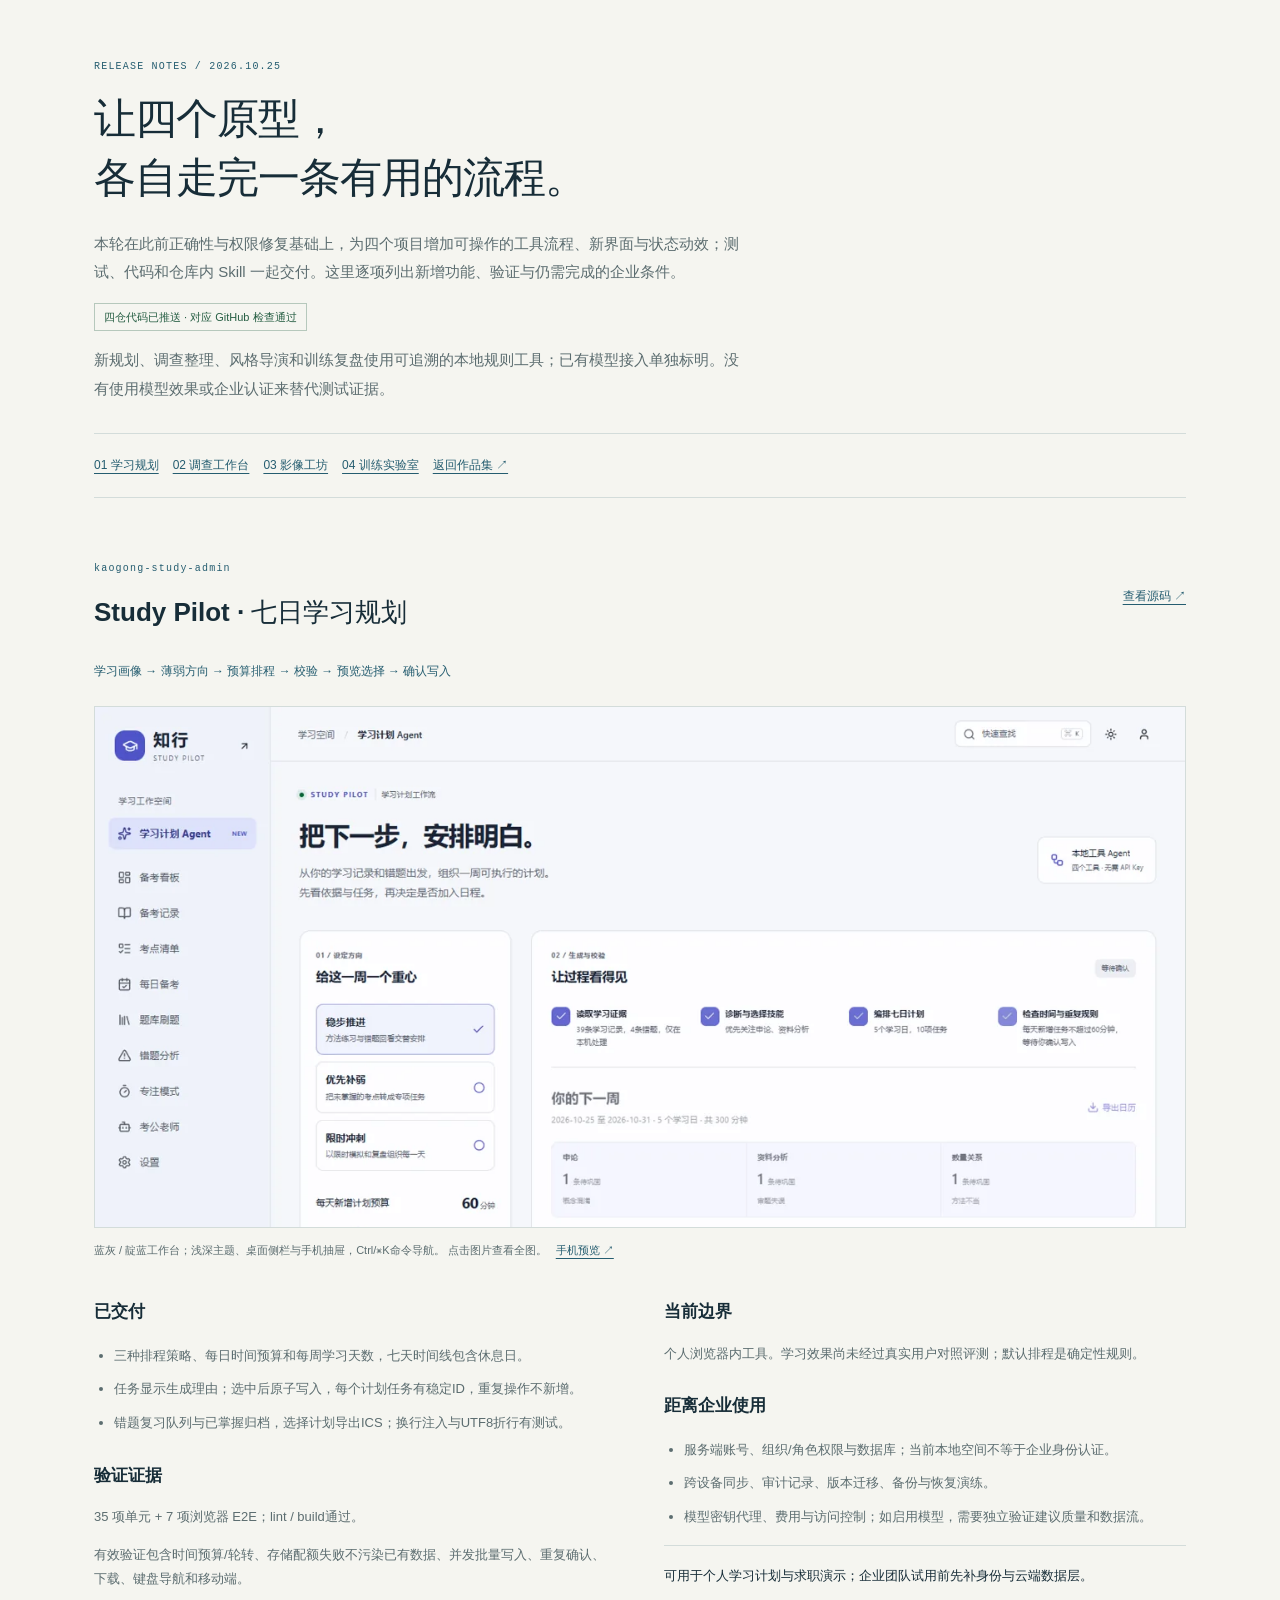
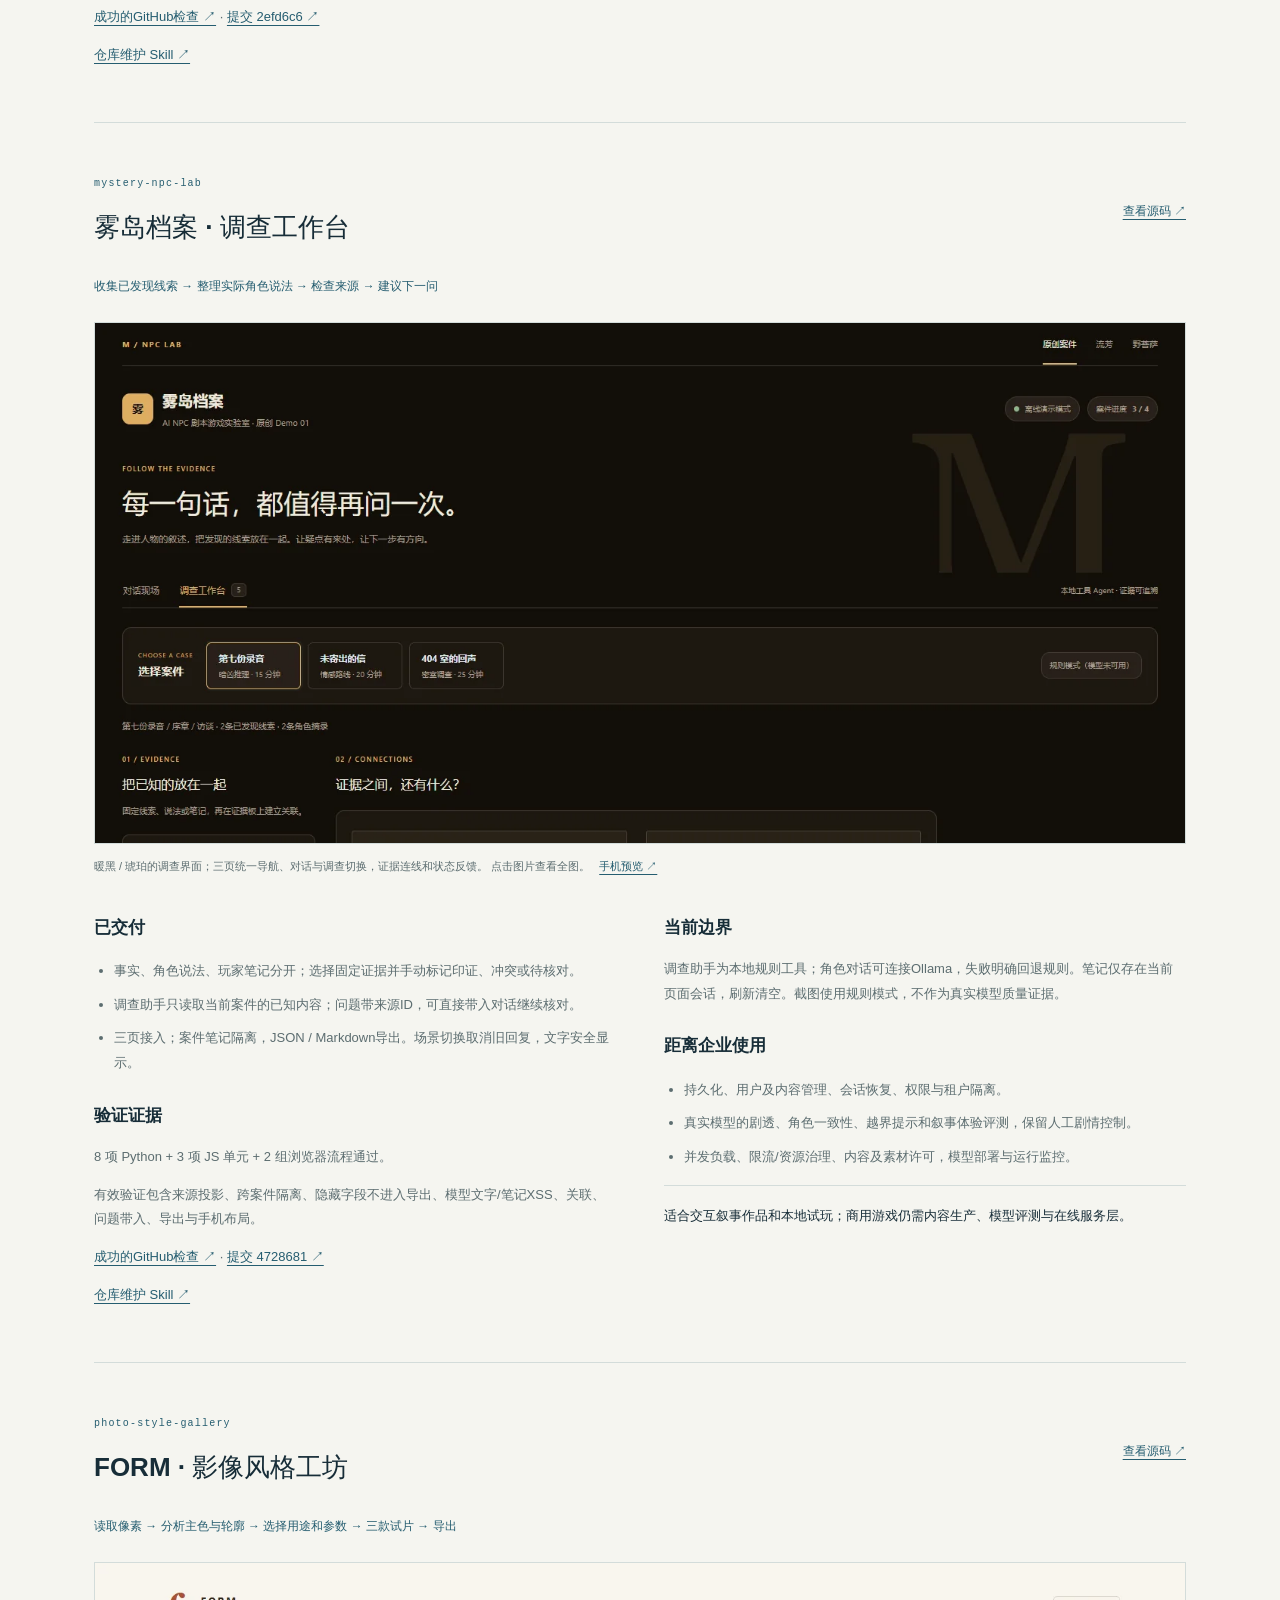
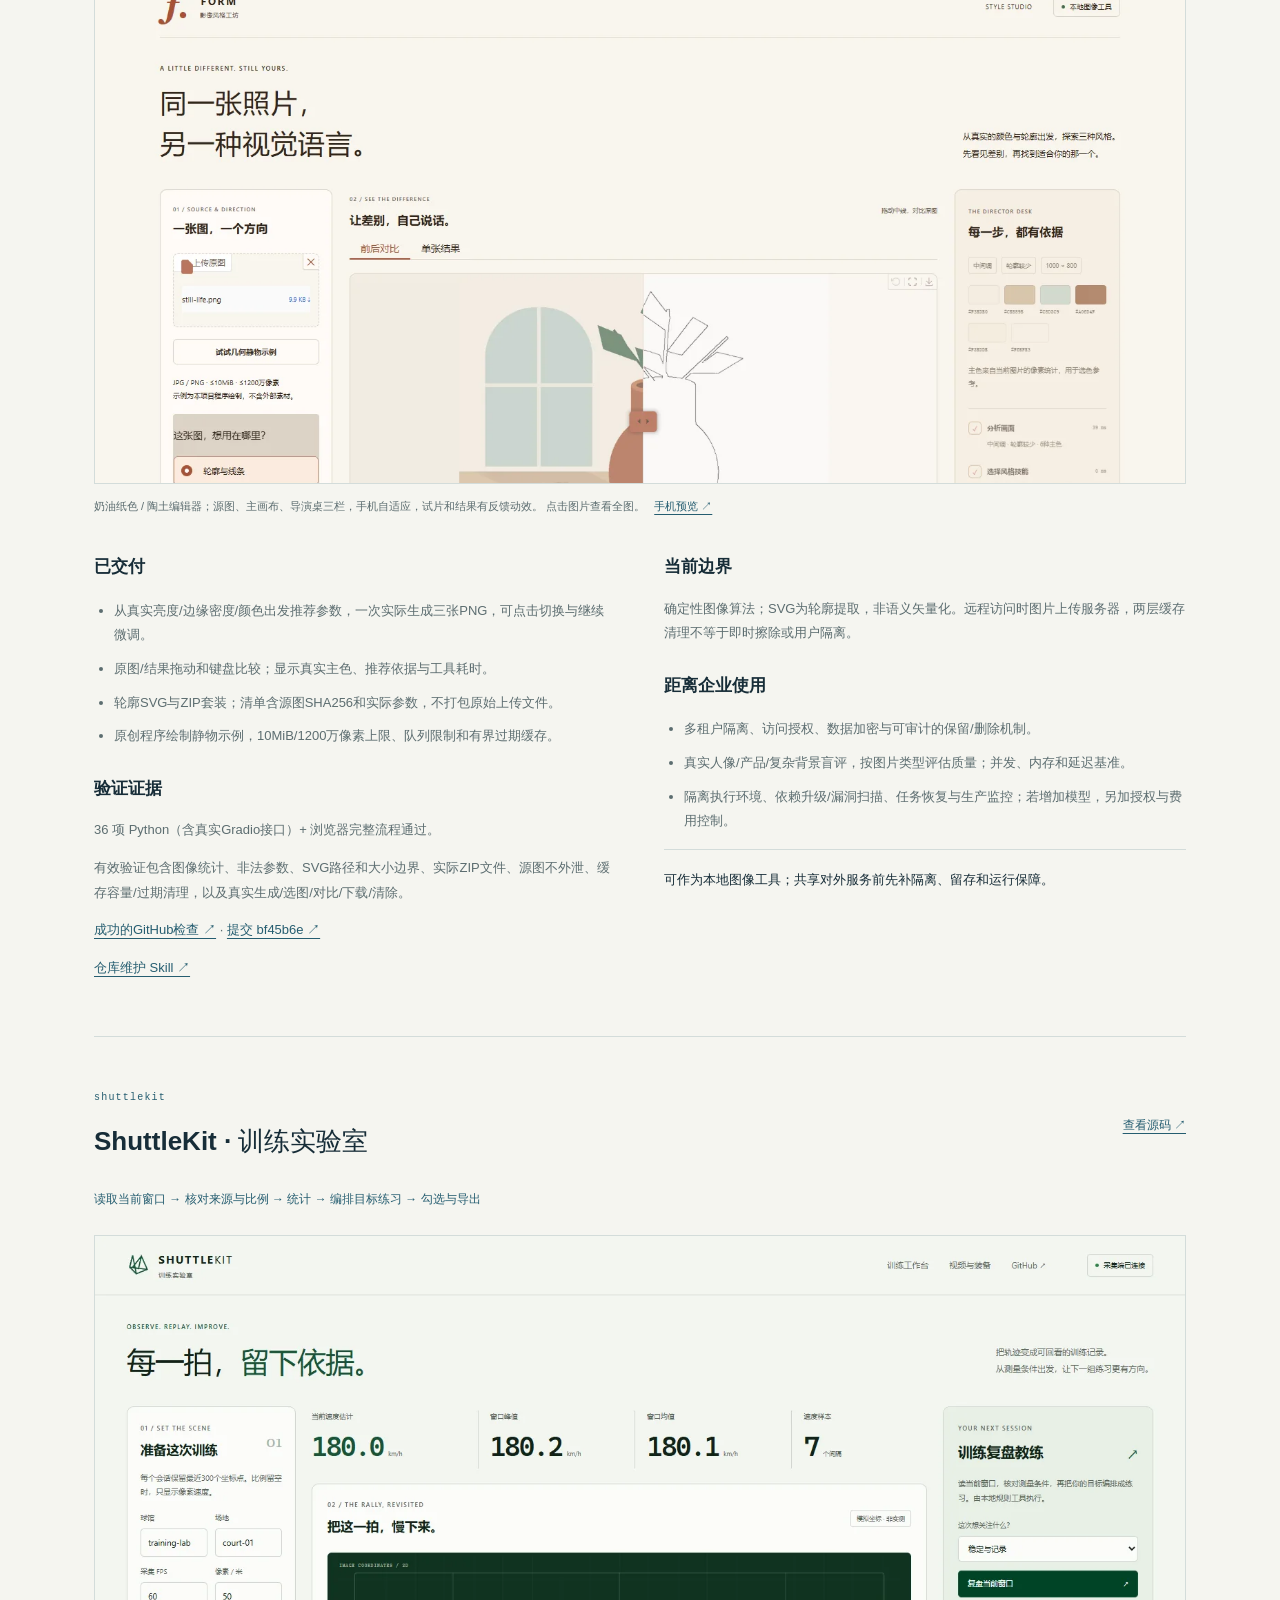
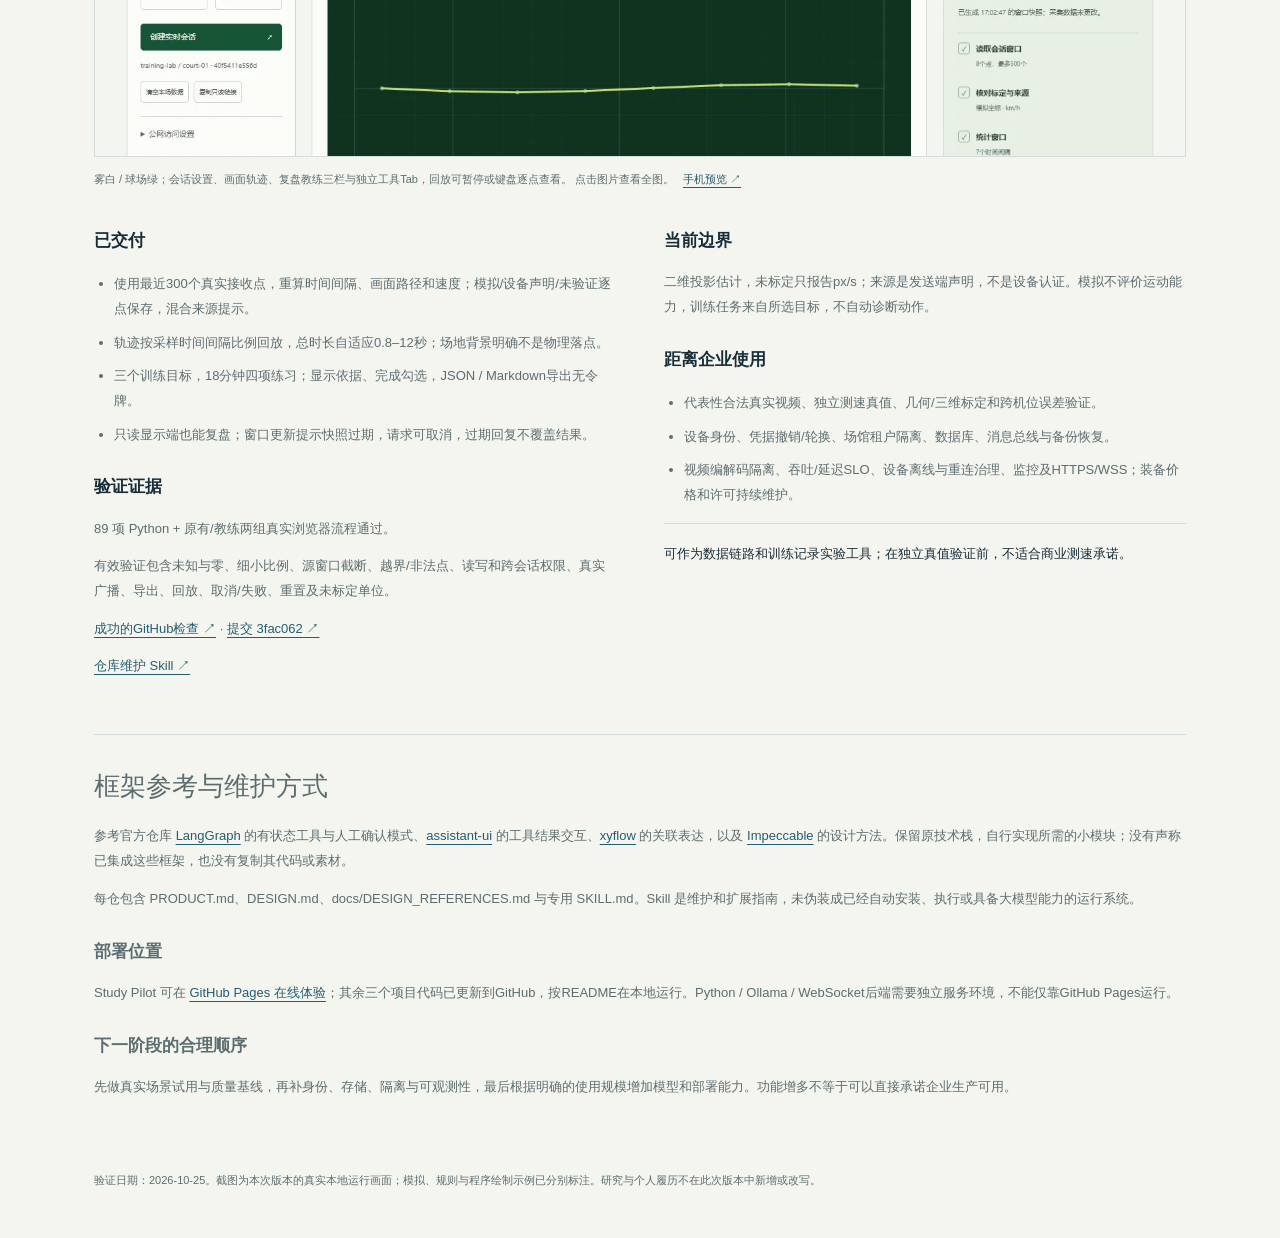
==== release.html @ 6d0c3b8c "feat: showcase four upgraded apps with real previews and verification notes" ====
<!doctype html><html lang="zh-CN"><head><meta charset="UTF-8"><meta name="viewport" content="width=device-width,initial-scale=1"><title>四项目功能升级与企业使用差距 · 郭嘉辉</title><style>:root{--paper:#f5f5f0;--ink:#172d38;--muted:#5c6d70;--line:#d3dcda;--accent:#255d70}*{box-sizing:border-box}html{scroll-behavior:smooth;scroll-padding-top:25px}body{margin:0;background:var(--paper);color:var(--ink);font:15px/1.9 -apple-system,BlinkMacSystemFont,'Segoe UI','Microsoft YaHei',sans-serif}main{max-width:1160px;margin:auto;padding:48px 34px}a{color:var(--accent);text-underline-offset:4px;overflow-wrap:anywhere}a:focus-visible{outline:2px solid var(--accent);outline-offset:5px}h1{font-size:42px;line-height:1.4;font-weight:550;letter-spacing:-1px;margin:14px 0 22px}h2{font-size:26px;font-weight:550;margin:5px 0}h3{font-size:17px;margin:24px 0 10px}.eyebrow{font:10px/1.8 Consolas,monospace;letter-spacing:1.2px;color:var(--accent)}.lead{max-width:78ch;color:var(--muted)}nav{display:flex;gap:14px;flex-wrap:wrap;padding:20px 0;border-top:1px solid var(--line);border-bottom:1px solid var(--line);margin:30px 0 10px;font-size:12px}article{padding:42px 0;border-bottom:1px solid var(--line)}.project-heading{display:flex;justify-content:space-between;align-items:center;gap:22px}.project-heading>a{font-size:12px;white-space:nowrap}.flow{color:var(--accent);font-size:12px;margin:17px 0 24px}.preview{display:block;border:1px solid var(--line);overflow:hidden;background:#e5ebe7}.preview img{width:100%;height:520px;object-fit:cover;object-position:top;display:block}.caption{font-size:11px;color:var(--muted);margin-top:12px}.caption a{margin-left:9px}.columns{display:grid;grid-template-columns:1fr 1fr;gap:48px}.columns p,.columns li{font-size:13px;color:var(--muted)}ul{padding-left:20px}li+li{margin-top:9px}.use{border-top:1px solid var(--line);padding-top:18px;color:var(--ink)!important}.note{padding:22px 0;color:var(--muted);font-size:13px}footer{font-size:11px;color:var(--muted);margin-top:35px}details{font-size:13px}summary{cursor:pointer}.status{display:inline-block;color:#265e43;font-size:11px;border:1px solid #b6c8bc;padding:3px 9px} @media(max-width:700px){main{padding:28px 19px}h1{font-size:31px}h2{font-size:23px}.columns{grid-template-columns:1fr;gap:4px}.project-heading{align-items:start;display:block}.project-heading>a{display:inline-block;margin-top:10px}.preview img{height:275px}.flow{font-size:11px}article{padding:30px 0}}@media(prefers-reduced-motion:reduce){html{scroll-behavior:auto}}</style></head><body><main><p class="eyebrow">RELEASE NOTES / 2026.10.25</p><h1>让四个原型，<br>各自走完一条有用的流程。</h1><p class="lead">本轮在此前正确性与权限修复基础上，为四个项目增加可操作的工具流程、新界面与状态动效；测试、代码和仓库内 Skill 一起交付。这里逐项列出新增功能、验证与仍需完成的企业条件。</p><p><span class="status">四仓代码已推送 · 对应 GitHub 检查通过</span></p><p class="lead">新规划、调查整理、风格导演和训练复盘使用可追溯的本地规则工具；已有模型接入单独标明。没有使用模型效果或企业认证来替代测试证据。</p><nav><a href="#study">01 学习规划</a><a href="#npc">02 调查工作台</a><a href="#photo">03 影像工坊</a><a href="#shuttle">04 训练实验室</a><a href="https://5503gj.github.io/personal-site/">返回作品集 ↗</a></nav><article id="study"><div class="project-heading"><div><p class="eyebrow">kaogong-study-admin</p><h2>Study Pilot · 七日学习规划</h2></div><a href="https://github.com/5503gj/kaogong-study-admin">查看源码 ↗</a></div><p class="flow">学习画像 → 薄弱方向 → 预算排程 → 校验 → 预览选择 → 确认写入</p><a class="preview" href="assets/previews/study.webp" target="_blank" rel="noopener noreferrer"><img src="assets/previews/study.webp" loading="lazy" alt="Study Pilot · 七日学习规划实机界面"></a><p class="caption">蓝灰 / 靛蓝工作台；浅深主题、桌面侧栏与手机抽屉，Ctrl/⌘K命令导航。 点击图片查看全图。<a href="assets/previews/study-mobile.webp" target="_blank" rel="noopener noreferrer">手机预览 ↗</a></p><div class="columns"><section><h3>已交付</h3><ul><li>三种排程策略、每日时间预算和每周学习天数，七天时间线包含休息日。</li><li>任务显示生成理由；选中后原子写入，每个计划任务有稳定ID，重复操作不新增。</li><li>错题复习队列与已掌握归档，选择计划导出ICS；换行注入与UTF8折行有测试。</li></ul><h3>验证证据</h3><p>35 项单元 + 7 项浏览器 E2E；lint / build通过。</p><p>有效验证包含时间预算/轮转、存储配额失败不污染已有数据、并发批量写入、重复确认、下载、键盘导航和移动端。</p><p><a href="https://github.com/5503gj/kaogong-study-admin/actions/runs/40174909364">成功的GitHub检查 ↗</a> · <a href="https://github.com/5503gj/kaogong-study-admin/commit/2efd6c6072f5e563cf625b71a62944a391b6b097">提交 2efd6c6 ↗</a></p><p><a href="https://github.com/5503gj/kaogong-study-admin/blob/main/skills/study-pilot/SKILL.md">仓库维护 Skill ↗</a></p></section><section><h3>当前边界</h3><p>个人浏览器内工具。学习效果尚未经过真实用户对照评测；默认排程是确定性规则。</p><h3>距离企业使用</h3><ul><li>服务端账号、组织/角色权限与数据库；当前本地空间不等于企业身份认证。</li><li>跨设备同步、审计记录、版本迁移、备份与恢复演练。</li><li>模型密钥代理、费用与访问控制；如启用模型，需要独立验证建议质量和数据流。</li></ul><p class="use">可用于个人学习计划与求职演示；企业团队试用前先补身份与云端数据层。</p></section></div></article><article id="npc"><div class="project-heading"><div><p class="eyebrow">mystery-npc-lab</p><h2>雾岛档案 · 调查工作台</h2></div><a href="https://github.com/5503gj/mystery-npc-lab">查看源码 ↗</a></div><p class="flow">收集已发现线索 → 整理实际角色说法 → 检查来源 → 建议下一问</p><a class="preview" href="assets/previews/npc.webp" target="_blank" rel="noopener noreferrer"><img src="assets/previews/npc.webp" loading="lazy" alt="雾岛档案 · 调查工作台实机界面"></a><p class="caption">暖黑 / 琥珀的调查界面；三页统一导航、对话与调查切换，证据连线和状态反馈。 点击图片查看全图。<a href="assets/previews/npc-mobile.webp" target="_blank" rel="noopener noreferrer">手机预览 ↗</a></p><div class="columns"><section><h3>已交付</h3><ul><li>事实、角色说法、玩家笔记分开；选择固定证据并手动标记印证、冲突或待核对。</li><li>调查助手只读取当前案件的已知内容；问题带来源ID，可直接带入对话继续核对。</li><li>三页接入；案件笔记隔离，JSON / Markdown导出。场景切换取消旧回复，文字安全显示。</li></ul><h3>验证证据</h3><p>8 项 Python + 3 项 JS 单元 + 2 组浏览器流程通过。</p><p>有效验证包含来源投影、跨案件隔离、隐藏字段不进入导出、模型文字/笔记XSS、关联、问题带入、导出与手机布局。</p><p><a href="https://github.com/5503gj/mystery-npc-lab/actions/runs/40176218447">成功的GitHub检查 ↗</a> · <a href="https://github.com/5503gj/mystery-npc-lab/commit/472868127b90cabf10bdb35651def1e28579cb96">提交 4728681 ↗</a></p><p><a href="https://github.com/5503gj/mystery-npc-lab/blob/main/skills/evidence-director/SKILL.md">仓库维护 Skill ↗</a></p></section><section><h3>当前边界</h3><p>调查助手为本地规则工具；角色对话可连接Ollama，失败明确回退规则。笔记仅存在当前页面会话，刷新清空。截图使用规则模式，不作为真实模型质量证据。</p><h3>距离企业使用</h3><ul><li>持久化、用户及内容管理、会话恢复、权限与租户隔离。</li><li>真实模型的剧透、角色一致性、越界提示和叙事体验评测，保留人工剧情控制。</li><li>并发负载、限流/资源治理、内容及素材许可，模型部署与运行监控。</li></ul><p class="use">适合交互叙事作品和本地试玩；商用游戏仍需内容生产、模型评测与在线服务层。</p></section></div></article><article id="photo"><div class="project-heading"><div><p class="eyebrow">photo-style-gallery</p><h2>FORM · 影像风格工坊</h2></div><a href="https://github.com/5503gj/photo-style-gallery">查看源码 ↗</a></div><p class="flow">读取像素 → 分析主色与轮廓 → 选择用途和参数 → 三款试片 → 导出</p><a class="preview" href="assets/previews/photo.webp" target="_blank" rel="noopener noreferrer"><img src="assets/previews/photo.webp" loading="lazy" alt="FORM · 影像风格工坊实机界面"></a><p class="caption">奶油纸色 / 陶土编辑器；源图、主画布、导演桌三栏，手机自适应，试片和结果有反馈动效。 点击图片查看全图。<a href="assets/previews/photo-mobile.webp" target="_blank" rel="noopener noreferrer">手机预览 ↗</a></p><div class="columns"><section><h3>已交付</h3><ul><li>从真实亮度/边缘密度/颜色出发推荐参数，一次实际生成三张PNG，可点击切换与继续微调。</li><li>原图/结果拖动和键盘比较；显示真实主色、推荐依据与工具耗时。</li><li>轮廓SVG与ZIP套装；清单含源图SHA256和实际参数，不打包原始上传文件。</li><li>原创程序绘制静物示例，10MiB/1200万像素上限、队列限制和有界过期缓存。</li></ul><h3>验证证据</h3><p>36 项 Python（含真实Gradio接口）+ 浏览器完整流程通过。</p><p>有效验证包含图像统计、非法参数、SVG路径和大小边界、实际ZIP文件、源图不外泄、缓存容量/过期清理，以及真实生成/选图/对比/下载/清除。</p><p><a href="https://github.com/5503gj/photo-style-gallery/actions/runs/40178668966">成功的GitHub检查 ↗</a> · <a href="https://github.com/5503gj/photo-style-gallery/commit/bf45b6e6b553255ad298452ce1f06e87b250963d">提交 bf45b6e ↗</a></p><p><a href="https://github.com/5503gj/photo-style-gallery/blob/main/skills/style-director/SKILL.md">仓库维护 Skill ↗</a></p></section><section><h3>当前边界</h3><p>确定性图像算法；SVG为轮廓提取，非语义矢量化。远程访问时图片上传服务器，两层缓存清理不等于即时擦除或用户隔离。</p><h3>距离企业使用</h3><ul><li>多租户隔离、访问授权、数据加密与可审计的保留/删除机制。</li><li>真实人像/产品/复杂背景盲评，按图片类型评估质量；并发、内存和延迟基准。</li><li>隔离执行环境、依赖升级/漏洞扫描、任务恢复与生产监控；若增加模型，另加授权与费用控制。</li></ul><p class="use">可作为本地图像工具；共享对外服务前先补隔离、留存和运行保障。</p></section></div></article><article id="shuttle"><div class="project-heading"><div><p class="eyebrow">shuttlekit</p><h2>ShuttleKit · 训练实验室</h2></div><a href="https://github.com/5503gj/shuttlekit">查看源码 ↗</a></div><p class="flow">读取当前窗口 → 核对来源与比例 → 统计 → 编排目标练习 → 勾选与导出</p><a class="preview" href="assets/previews/shuttle.webp" target="_blank" rel="noopener noreferrer"><img src="assets/previews/shuttle.webp" loading="lazy" alt="ShuttleKit · 训练实验室实机界面"></a><p class="caption">雾白 / 球场绿；会话设置、画面轨迹、复盘教练三栏与独立工具Tab，回放可暂停或键盘逐点查看。 点击图片查看全图。<a href="assets/previews/shuttle-mobile.webp" target="_blank" rel="noopener noreferrer">手机预览 ↗</a></p><div class="columns"><section><h3>已交付</h3><ul><li>使用最近300个真实接收点，重算时间间隔、画面路径和速度；模拟/设备声明/未验证逐点保存，混合来源提示。</li><li>轨迹按采样时间间隔比例回放，总时长自适应0.8–12秒；场地背景明确不是物理落点。</li><li>三个训练目标，18分钟四项练习；显示依据、完成勾选，JSON / Markdown导出无令牌。</li><li>只读显示端也能复盘；窗口更新提示快照过期，请求可取消，过期回复不覆盖结果。</li></ul><h3>验证证据</h3><p>89 项 Python + 原有/教练两组真实浏览器流程通过。</p><p>有效验证包含未知与零、细小比例、源窗口截断、越界/非法点、读写和跨会话权限、真实广播、导出、回放、取消/失败、重置及未标定单位。</p><p><a href="https://github.com/5503gj/shuttlekit/actions/runs/40178982554">成功的GitHub检查 ↗</a> · <a href="https://github.com/5503gj/shuttlekit/commit/3fac0622c4438f36405bda15d2d024e6c0c16730">提交 3fac062 ↗</a></p><p><a href="https://github.com/5503gj/shuttlekit/blob/main/skills/training-coach/SKILL.md">仓库维护 Skill ↗</a></p></section><section><h3>当前边界</h3><p>二维投影估计，未标定只报告px/s；来源是发送端声明，不是设备认证。模拟不评价运动能力，训练任务来自所选目标，不自动诊断动作。</p><h3>距离企业使用</h3><ul><li>代表性合法真实视频、独立测速真值、几何/三维标定和跨机位误差验证。</li><li>设备身份、凭据撤销/轮换、场馆租户隔离、数据库、消息总线与备份恢复。</li><li>视频编解码隔离、吞吐/延迟SLO、设备离线与重连治理、监控及HTTPS/WSS；装备价格和许可持续维护。</li></ul><p class="use">可作为数据链路和训练记录实验工具；在独立真值验证前，不适合商业测速承诺。</p></section></div></article><section class="note"><h2>框架参考与维护方式</h2><p>参考官方仓库 <a href="https://github.com/langchain-ai/langgraph">LangGraph</a> 的有状态工具与人工确认模式、<a href="https://github.com/assistant-ui/assistant-ui">assistant-ui</a> 的工具结果交互、<a href="https://github.com/xyflow/xyflow">xyflow</a> 的关联表达，以及 <a href="https://github.com/pbakaus/impeccable">Impeccable</a> 的设计方法。保留原技术栈，自行实现所需的小模块；没有声称已集成这些框架，也没有复制其代码或素材。</p><p>每仓包含 PRODUCT.md、DESIGN.md、docs/DESIGN_REFERENCES.md 与专用 SKILL.md。Skill 是维护和扩展指南，未伪装成已经自动安装、执行或具备大模型能力的运行系统。</p><h3>部署位置</h3><p>Study Pilot 可在 <a href="https://5503gj.github.io/kaogong-study-admin/">GitHub Pages 在线体验</a>；其余三个项目代码已更新到GitHub，按README在本地运行。Python / Ollama / WebSocket后端需要独立服务环境，不能仅靠GitHub Pages运行。</p><h3>下一阶段的合理顺序</h3><p>先做真实场景试用与质量基线，再补身份、存储、隔离与可观测性，最后根据明确的使用规模增加模型和部署能力。功能增多不等于可以直接承诺企业生产可用。</p></section><footer>验证日期：2026-10-25。截图为本次版本的真实本地运行画面；模拟、规则与程序绘制示例已分别标注。研究与个人履历不在此次版本中新增或改写。</footer></main></body></html>
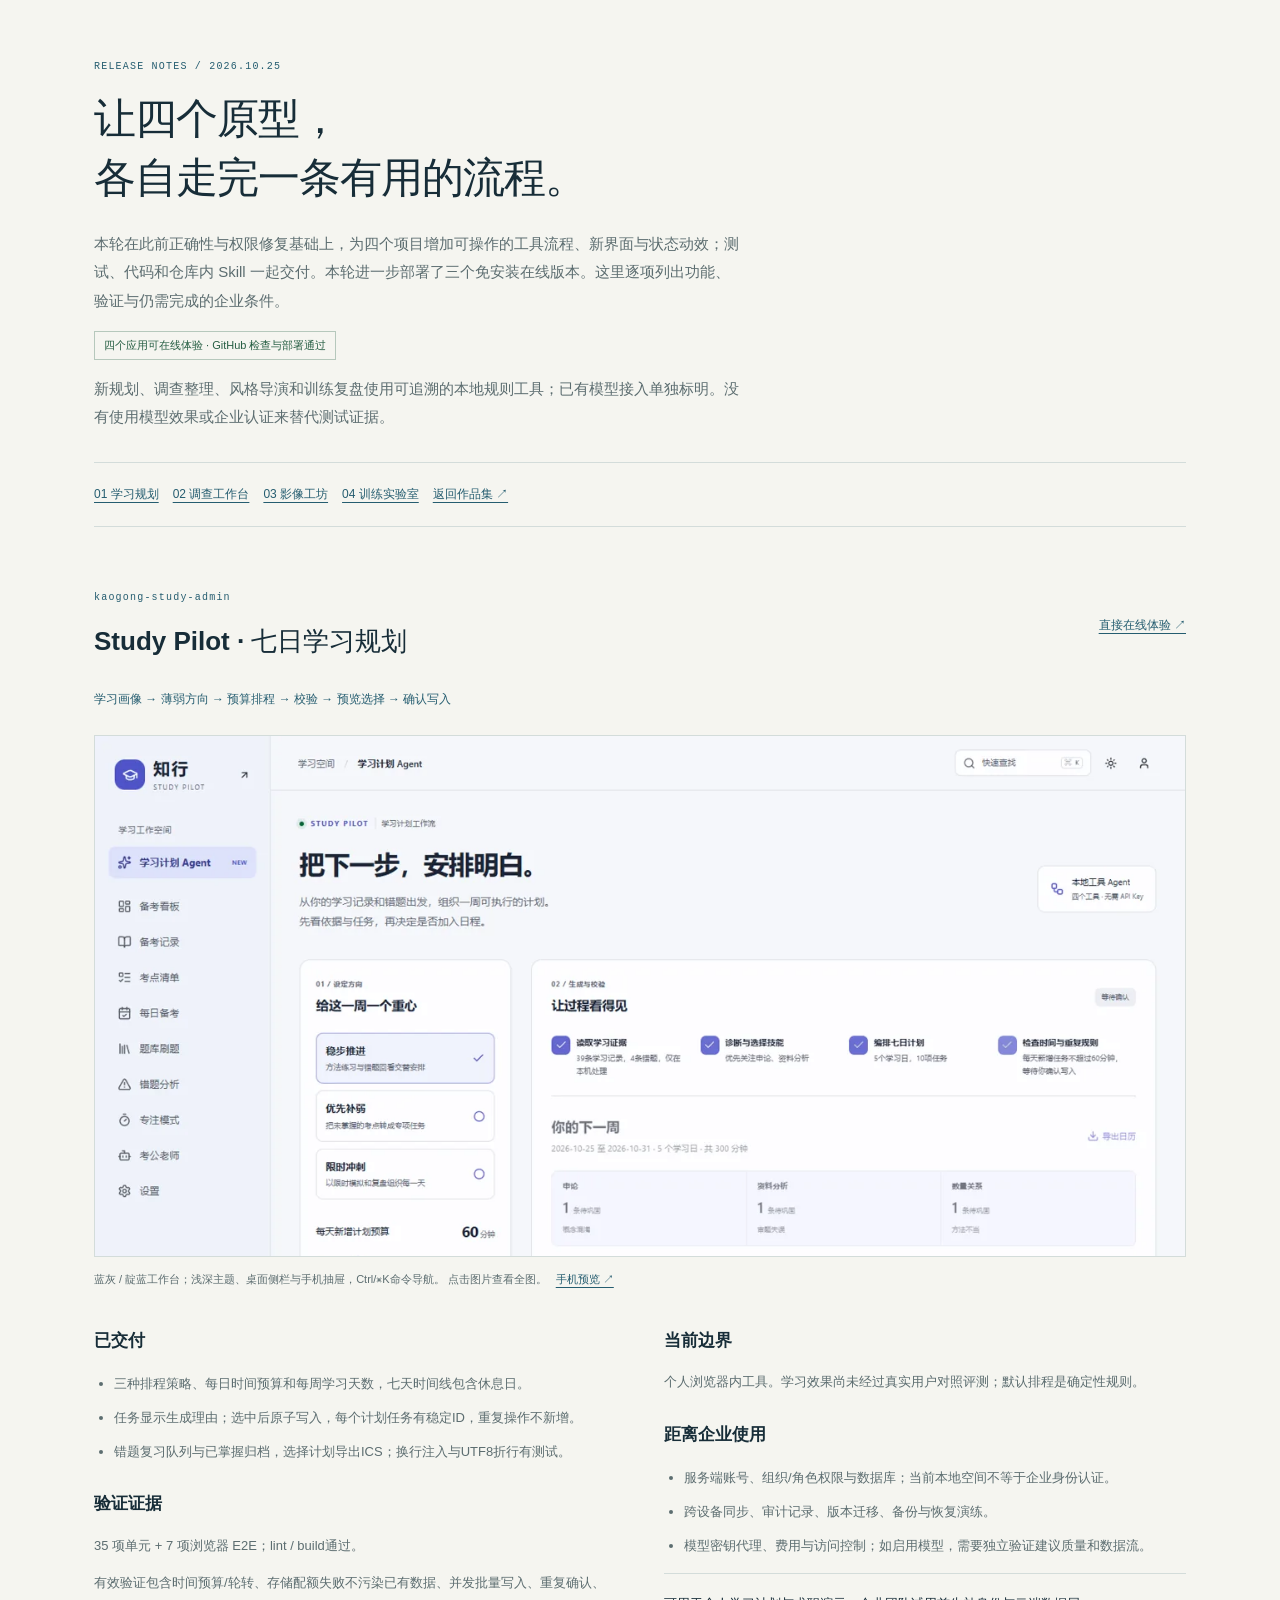
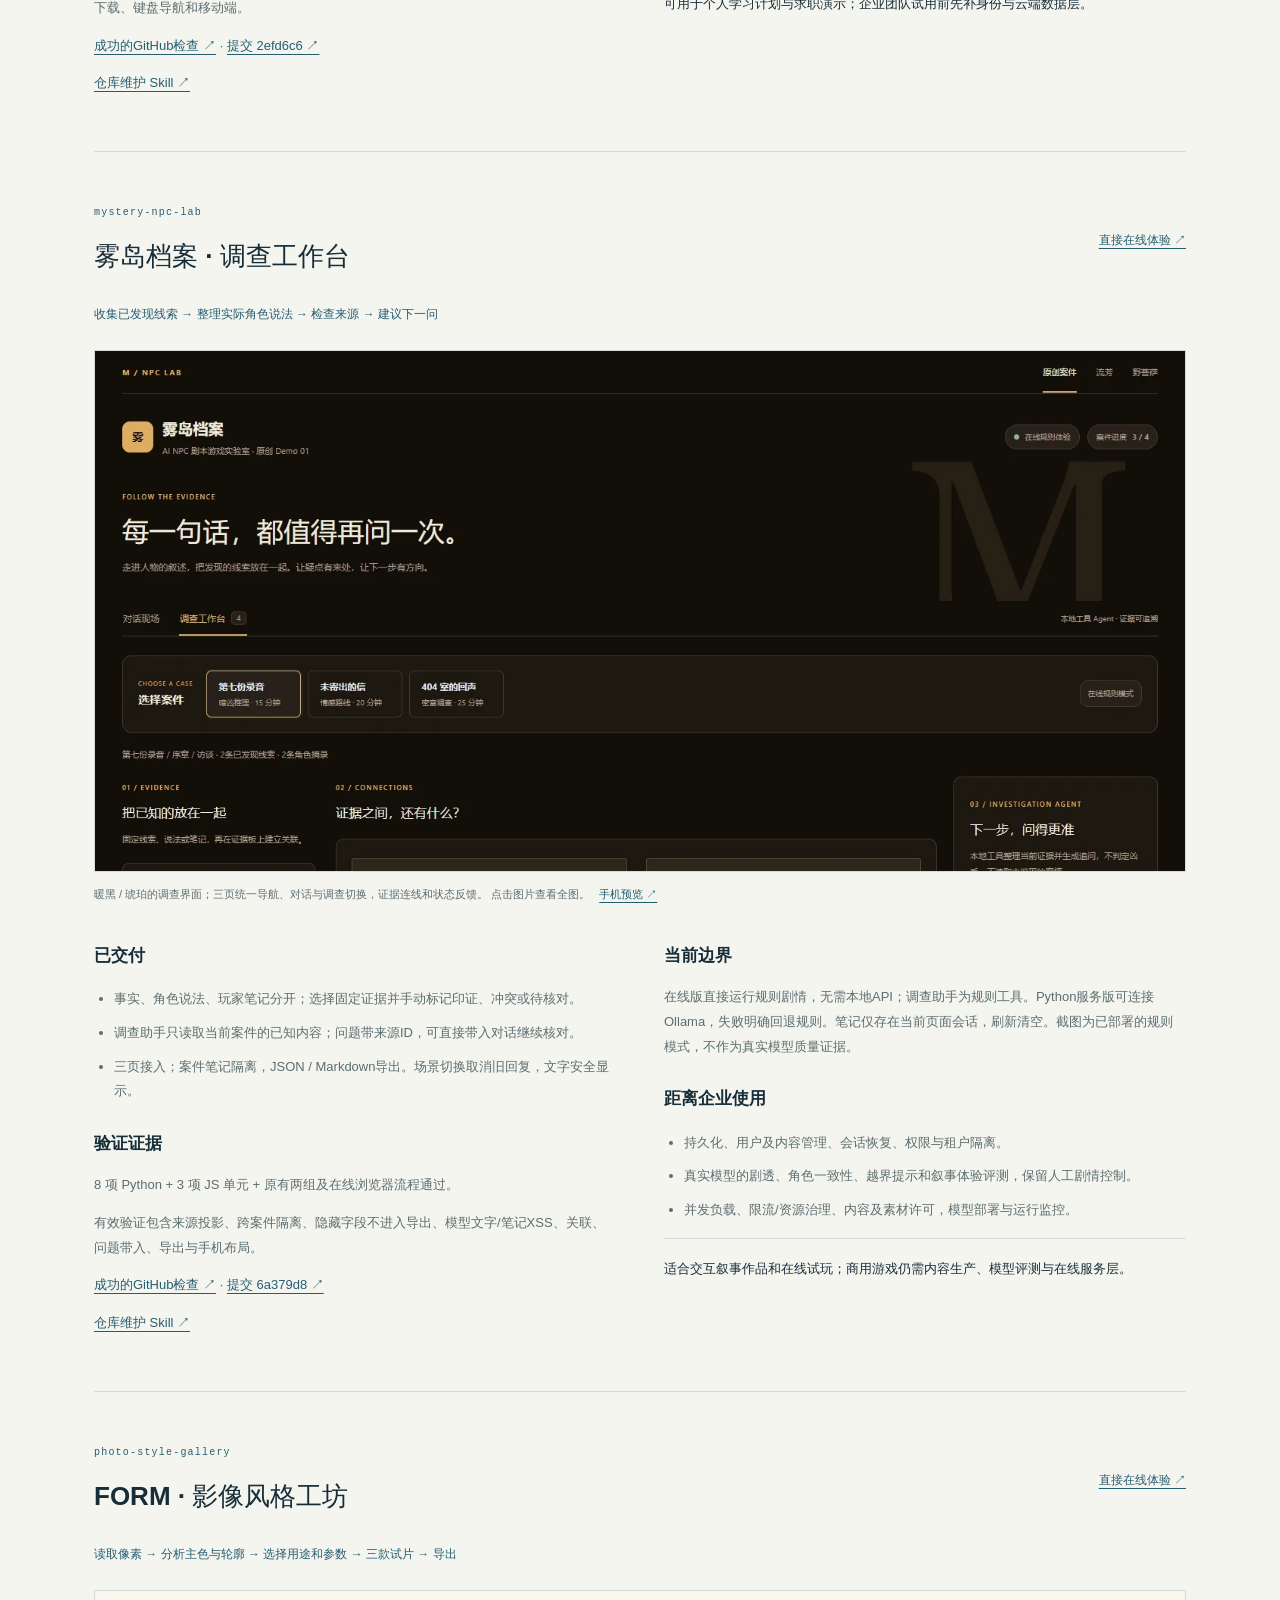
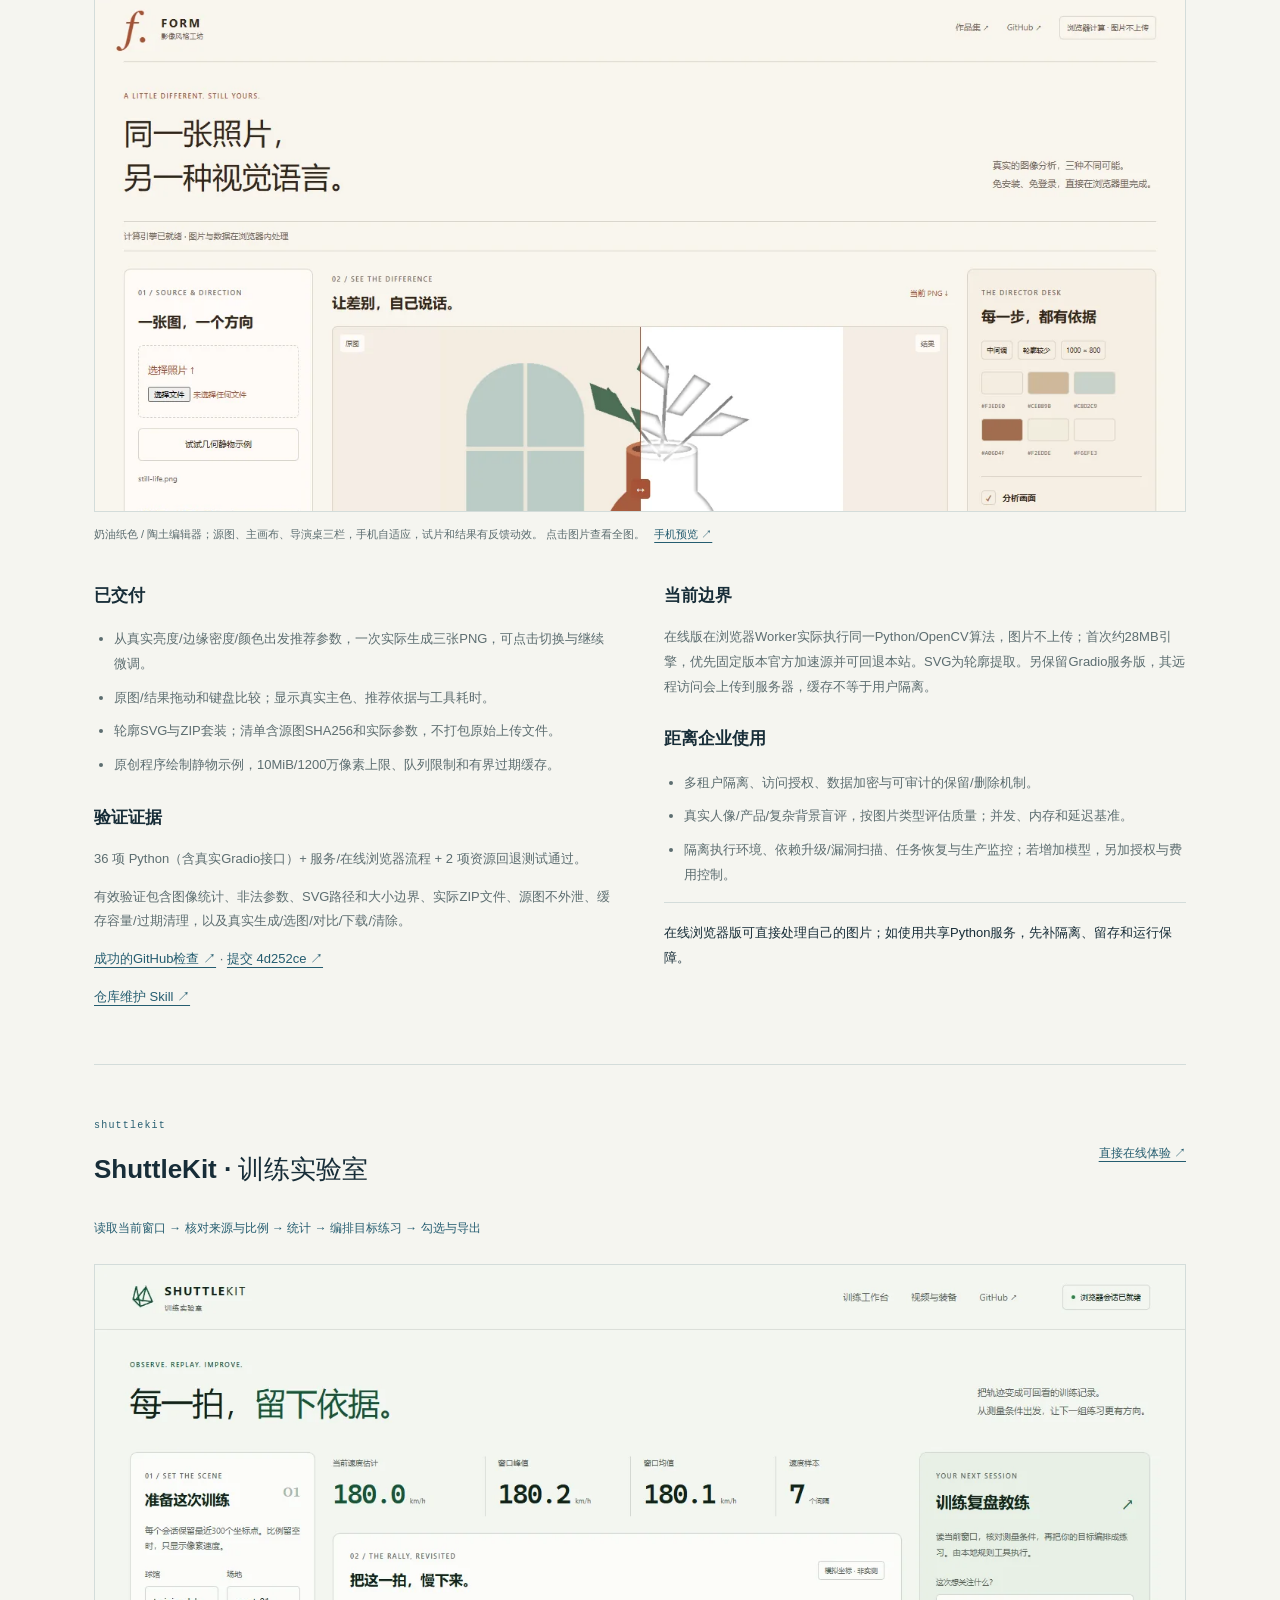
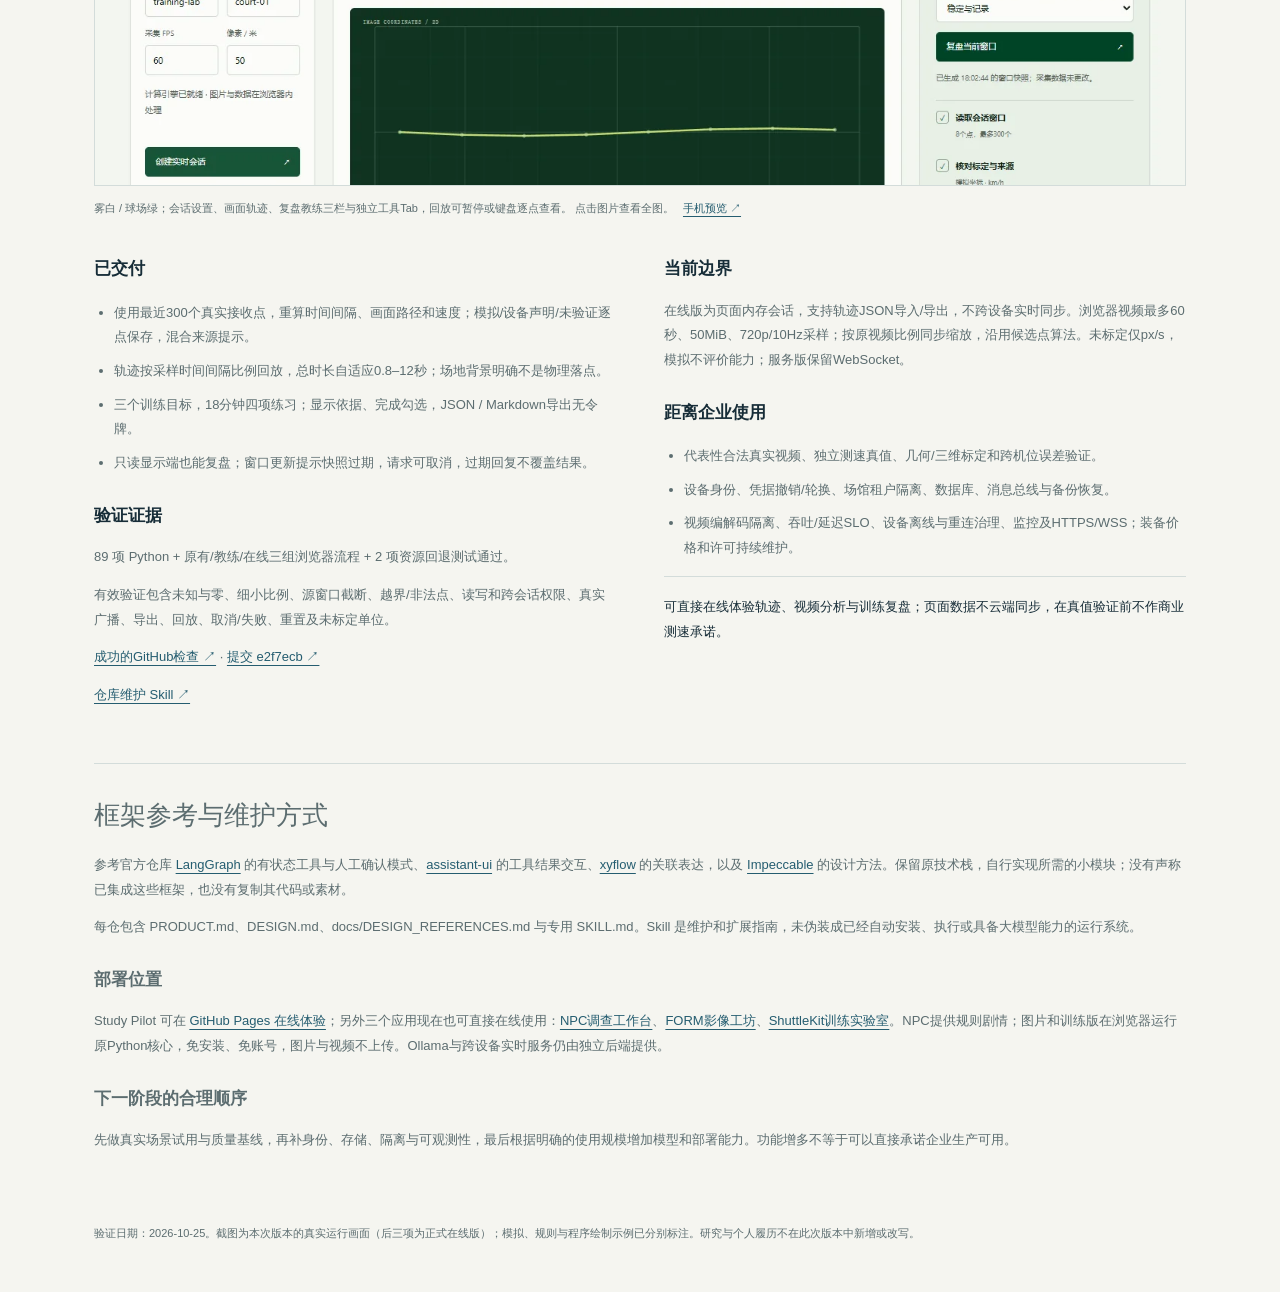
==== commit 4d234404: "feat: add direct online app entries and verified browser deployment notes" ====
--- a/release.html
+++ b/release.html
@@ -1 +1 @@
-<!doctype html><html lang="zh-CN"><head><meta charset="UTF-8"><meta name="viewport" content="width=device-width,initial-scale=1"><title>四项目功能升级与企业使用差距 · 郭嘉辉</title><style>:root{--paper:#f5f5f0;--ink:#172d38;--muted:#5c6d70;--line:#d3dcda;--accent:#255d70}*{box-sizing:border-box}html{scroll-behavior:smooth;scroll-padding-top:25px}body{margin:0;background:var(--paper);color:var(--ink);font:15px/1.9 -apple-system,BlinkMacSystemFont,'Segoe UI','Microsoft YaHei',sans-serif}main{max-width:1160px;margin:auto;padding:48px 34px}a{color:var(--accent);text-underline-offset:4px;overflow-wrap:anywhere}a:focus-visible{outline:2px solid var(--accent);outline-offset:5px}h1{font-size:42px;line-height:1.4;font-weight:550;letter-spacing:-1px;margin:14px 0 22px}h2{font-size:26px;font-weight:550;margin:5px 0}h3{font-size:17px;margin:24px 0 10px}.eyebrow{font:10px/1.8 Consolas,monospace;letter-spacing:1.2px;color:var(--accent)}.lead{max-width:78ch;color:var(--muted)}nav{display:flex;gap:14px;flex-wrap:wrap;padding:20px 0;border-top:1px solid var(--line);border-bottom:1px solid var(--line);margin:30px 0 10px;font-size:12px}article{padding:42px 0;border-bottom:1px solid var(--line)}.project-heading{display:flex;justify-content:space-between;align-items:center;gap:22px}.project-heading>a{font-size:12px;white-space:nowrap}.flow{color:var(--accent);font-size:12px;margin:17px 0 24px}.preview{display:block;border:1px solid var(--line);overflow:hidden;background:#e5ebe7}.preview img{width:100%;height:520px;object-fit:cover;object-position:top;display:block}.caption{font-size:11px;color:var(--muted);margin-top:12px}.caption a{margin-left:9px}.columns{display:grid;grid-template-columns:1fr 1fr;gap:48px}.columns p,.columns li{font-size:13px;color:var(--muted)}ul{padding-left:20px}li+li{margin-top:9px}.use{border-top:1px solid var(--line);padding-top:18px;color:var(--ink)!important}.note{padding:22px 0;color:var(--muted);font-size:13px}footer{font-size:11px;color:var(--muted);margin-top:35px}details{font-size:13px}summary{cursor:pointer}.status{display:inline-block;color:#265e43;font-size:11px;border:1px solid #b6c8bc;padding:3px 9px} @media(max-width:700px){main{padding:28px 19px}h1{font-size:31px}h2{font-size:23px}.columns{grid-template-columns:1fr;gap:4px}.project-heading{align-items:start;display:block}.project-heading>a{display:inline-block;margin-top:10px}.preview img{height:275px}.flow{font-size:11px}article{padding:30px 0}}@media(prefers-reduced-motion:reduce){html{scroll-behavior:auto}}</style></head><body><main><p class="eyebrow">RELEASE NOTES / 2026.10.25</p><h1>让四个原型，<br>各自走完一条有用的流程。</h1><p class="lead">本轮在此前正确性与权限修复基础上，为四个项目增加可操作的工具流程、新界面与状态动效；测试、代码和仓库内 Skill 一起交付。这里逐项列出新增功能、验证与仍需完成的企业条件。</p><p><span class="status">四仓代码已推送 · 对应 GitHub 检查通过</span></p><p class="lead">新规划、调查整理、风格导演和训练复盘使用可追溯的本地规则工具；已有模型接入单独标明。没有使用模型效果或企业认证来替代测试证据。</p><nav><a href="#study">01 学习规划</a><a href="#npc">02 调查工作台</a><a href="#photo">03 影像工坊</a><a href="#shuttle">04 训练实验室</a><a href="https://5503gj.github.io/personal-site/">返回作品集 ↗</a></nav><article id="study"><div class="project-heading"><div><p class="eyebrow">kaogong-study-admin</p><h2>Study Pilot · 七日学习规划</h2></div><a href="https://github.com/5503gj/kaogong-study-admin">查看源码 ↗</a></div><p class="flow">学习画像 → 薄弱方向 → 预算排程 → 校验 → 预览选择 → 确认写入</p><a class="preview" href="assets/previews/study.webp" target="_blank" rel="noopener noreferrer"><img src="assets/previews/study.webp" loading="lazy" alt="Study Pilot · 七日学习规划实机界面"></a><p class="caption">蓝灰 / 靛蓝工作台；浅深主题、桌面侧栏与手机抽屉，Ctrl/⌘K命令导航。 点击图片查看全图。<a href="assets/previews/study-mobile.webp" target="_blank" rel="noopener noreferrer">手机预览 ↗</a></p><div class="columns"><section><h3>已交付</h3><ul><li>三种排程策略、每日时间预算和每周学习天数，七天时间线包含休息日。</li><li>任务显示生成理由；选中后原子写入，每个计划任务有稳定ID，重复操作不新增。</li><li>错题复习队列与已掌握归档，选择计划导出ICS；换行注入与UTF8折行有测试。</li></ul><h3>验证证据</h3><p>35 项单元 + 7 项浏览器 E2E；lint / build通过。</p><p>有效验证包含时间预算/轮转、存储配额失败不污染已有数据、并发批量写入、重复确认、下载、键盘导航和移动端。</p><p><a href="https://github.com/5503gj/kaogong-study-admin/actions/runs/40174909364">成功的GitHub检查 ↗</a> · <a href="https://github.com/5503gj/kaogong-study-admin/commit/2efd6c6072f5e563cf625b71a62944a391b6b097">提交 2efd6c6 ↗</a></p><p><a href="https://github.com/5503gj/kaogong-study-admin/blob/main/skills/study-pilot/SKILL.md">仓库维护 Skill ↗</a></p></section><section><h3>当前边界</h3><p>个人浏览器内工具。学习效果尚未经过真实用户对照评测；默认排程是确定性规则。</p><h3>距离企业使用</h3><ul><li>服务端账号、组织/角色权限与数据库；当前本地空间不等于企业身份认证。</li><li>跨设备同步、审计记录、版本迁移、备份与恢复演练。</li><li>模型密钥代理、费用与访问控制；如启用模型，需要独立验证建议质量和数据流。</li></ul><p class="use">可用于个人学习计划与求职演示；企业团队试用前先补身份与云端数据层。</p></section></div></article><article id="npc"><div class="project-heading"><div><p class="eyebrow">mystery-npc-lab</p><h2>雾岛档案 · 调查工作台</h2></div><a href="https://github.com/5503gj/mystery-npc-lab">查看源码 ↗</a></div><p class="flow">收集已发现线索 → 整理实际角色说法 → 检查来源 → 建议下一问</p><a class="preview" href="assets/previews/npc.webp" target="_blank" rel="noopener noreferrer"><img src="assets/previews/npc.webp" loading="lazy" alt="雾岛档案 · 调查工作台实机界面"></a><p class="caption">暖黑 / 琥珀的调查界面；三页统一导航、对话与调查切换，证据连线和状态反馈。 点击图片查看全图。<a href="assets/previews/npc-mobile.webp" target="_blank" rel="noopener noreferrer">手机预览 ↗</a></p><div class="columns"><section><h3>已交付</h3><ul><li>事实、角色说法、玩家笔记分开；选择固定证据并手动标记印证、冲突或待核对。</li><li>调查助手只读取当前案件的已知内容；问题带来源ID，可直接带入对话继续核对。</li><li>三页接入；案件笔记隔离，JSON / Markdown导出。场景切换取消旧回复，文字安全显示。</li></ul><h3>验证证据</h3><p>8 项 Python + 3 项 JS 单元 + 2 组浏览器流程通过。</p><p>有效验证包含来源投影、跨案件隔离、隐藏字段不进入导出、模型文字/笔记XSS、关联、问题带入、导出与手机布局。</p><p><a href="https://github.com/5503gj/mystery-npc-lab/actions/runs/40176218447">成功的GitHub检查 ↗</a> · <a href="https://github.com/5503gj/mystery-npc-lab/commit/472868127b90cabf10bdb35651def1e28579cb96">提交 4728681 ↗</a></p><p><a href="https://github.com/5503gj/mystery-npc-lab/blob/main/skills/evidence-director/SKILL.md">仓库维护 Skill ↗</a></p></section><section><h3>当前边界</h3><p>调查助手为本地规则工具；角色对话可连接Ollama，失败明确回退规则。笔记仅存在当前页面会话，刷新清空。截图使用规则模式，不作为真实模型质量证据。</p><h3>距离企业使用</h3><ul><li>持久化、用户及内容管理、会话恢复、权限与租户隔离。</li><li>真实模型的剧透、角色一致性、越界提示和叙事体验评测，保留人工剧情控制。</li><li>并发负载、限流/资源治理、内容及素材许可，模型部署与运行监控。</li></ul><p class="use">适合交互叙事作品和本地试玩；商用游戏仍需内容生产、模型评测与在线服务层。</p></section></div></article><article id="photo"><div class="project-heading"><div><p class="eyebrow">photo-style-gallery</p><h2>FORM · 影像风格工坊</h2></div><a href="https://github.com/5503gj/photo-style-gallery">查看源码 ↗</a></div><p class="flow">读取像素 → 分析主色与轮廓 → 选择用途和参数 → 三款试片 → 导出</p><a class="preview" href="assets/previews/photo.webp" target="_blank" rel="noopener noreferrer"><img src="assets/previews/photo.webp" loading="lazy" alt="FORM · 影像风格工坊实机界面"></a><p class="caption">奶油纸色 / 陶土编辑器；源图、主画布、导演桌三栏，手机自适应，试片和结果有反馈动效。 点击图片查看全图。<a href="assets/previews/photo-mobile.webp" target="_blank" rel="noopener noreferrer">手机预览 ↗</a></p><div class="columns"><section><h3>已交付</h3><ul><li>从真实亮度/边缘密度/颜色出发推荐参数，一次实际生成三张PNG，可点击切换与继续微调。</li><li>原图/结果拖动和键盘比较；显示真实主色、推荐依据与工具耗时。</li><li>轮廓SVG与ZIP套装；清单含源图SHA256和实际参数，不打包原始上传文件。</li><li>原创程序绘制静物示例，10MiB/1200万像素上限、队列限制和有界过期缓存。</li></ul><h3>验证证据</h3><p>36 项 Python（含真实Gradio接口）+ 浏览器完整流程通过。</p><p>有效验证包含图像统计、非法参数、SVG路径和大小边界、实际ZIP文件、源图不外泄、缓存容量/过期清理，以及真实生成/选图/对比/下载/清除。</p><p><a href="https://github.com/5503gj/photo-style-gallery/actions/runs/40178668966">成功的GitHub检查 ↗</a> · <a href="https://github.com/5503gj/photo-style-gallery/commit/bf45b6e6b553255ad298452ce1f06e87b250963d">提交 bf45b6e ↗</a></p><p><a href="https://github.com/5503gj/photo-style-gallery/blob/main/skills/style-director/SKILL.md">仓库维护 Skill ↗</a></p></section><section><h3>当前边界</h3><p>确定性图像算法；SVG为轮廓提取，非语义矢量化。远程访问时图片上传服务器，两层缓存清理不等于即时擦除或用户隔离。</p><h3>距离企业使用</h3><ul><li>多租户隔离、访问授权、数据加密与可审计的保留/删除机制。</li><li>真实人像/产品/复杂背景盲评，按图片类型评估质量；并发、内存和延迟基准。</li><li>隔离执行环境、依赖升级/漏洞扫描、任务恢复与生产监控；若增加模型，另加授权与费用控制。</li></ul><p class="use">可作为本地图像工具；共享对外服务前先补隔离、留存和运行保障。</p></section></div></article><article id="shuttle"><div class="project-heading"><div><p class="eyebrow">shuttlekit</p><h2>ShuttleKit · 训练实验室</h2></div><a href="https://github.com/5503gj/shuttlekit">查看源码 ↗</a></div><p class="flow">读取当前窗口 → 核对来源与比例 → 统计 → 编排目标练习 → 勾选与导出</p><a class="preview" href="assets/previews/shuttle.webp" target="_blank" rel="noopener noreferrer"><img src="assets/previews/shuttle.webp" loading="lazy" alt="ShuttleKit · 训练实验室实机界面"></a><p class="caption">雾白 / 球场绿；会话设置、画面轨迹、复盘教练三栏与独立工具Tab，回放可暂停或键盘逐点查看。 点击图片查看全图。<a href="assets/previews/shuttle-mobile.webp" target="_blank" rel="noopener noreferrer">手机预览 ↗</a></p><div class="columns"><section><h3>已交付</h3><ul><li>使用最近300个真实接收点，重算时间间隔、画面路径和速度；模拟/设备声明/未验证逐点保存，混合来源提示。</li><li>轨迹按采样时间间隔比例回放，总时长自适应0.8–12秒；场地背景明确不是物理落点。</li><li>三个训练目标，18分钟四项练习；显示依据、完成勾选，JSON / Markdown导出无令牌。</li><li>只读显示端也能复盘；窗口更新提示快照过期，请求可取消，过期回复不覆盖结果。</li></ul><h3>验证证据</h3><p>89 项 Python + 原有/教练两组真实浏览器流程通过。</p><p>有效验证包含未知与零、细小比例、源窗口截断、越界/非法点、读写和跨会话权限、真实广播、导出、回放、取消/失败、重置及未标定单位。</p><p><a href="https://github.com/5503gj/shuttlekit/actions/runs/40178982554">成功的GitHub检查 ↗</a> · <a href="https://github.com/5503gj/shuttlekit/commit/3fac0622c4438f36405bda15d2d024e6c0c16730">提交 3fac062 ↗</a></p><p><a href="https://github.com/5503gj/shuttlekit/blob/main/skills/training-coach/SKILL.md">仓库维护 Skill ↗</a></p></section><section><h3>当前边界</h3><p>二维投影估计，未标定只报告px/s；来源是发送端声明，不是设备认证。模拟不评价运动能力，训练任务来自所选目标，不自动诊断动作。</p><h3>距离企业使用</h3><ul><li>代表性合法真实视频、独立测速真值、几何/三维标定和跨机位误差验证。</li><li>设备身份、凭据撤销/轮换、场馆租户隔离、数据库、消息总线与备份恢复。</li><li>视频编解码隔离、吞吐/延迟SLO、设备离线与重连治理、监控及HTTPS/WSS；装备价格和许可持续维护。</li></ul><p class="use">可作为数据链路和训练记录实验工具；在独立真值验证前，不适合商业测速承诺。</p></section></div></article><section class="note"><h2>框架参考与维护方式</h2><p>参考官方仓库 <a href="https://github.com/langchain-ai/langgraph">LangGraph</a> 的有状态工具与人工确认模式、<a href="https://github.com/assistant-ui/assistant-ui">assistant-ui</a> 的工具结果交互、<a href="https://github.com/xyflow/xyflow">xyflow</a> 的关联表达，以及 <a href="https://github.com/pbakaus/impeccable">Impeccable</a> 的设计方法。保留原技术栈，自行实现所需的小模块；没有声称已集成这些框架，也没有复制其代码或素材。</p><p>每仓包含 PRODUCT.md、DESIGN.md、docs/DESIGN_REFERENCES.md 与专用 SKILL.md。Skill 是维护和扩展指南，未伪装成已经自动安装、执行或具备大模型能力的运行系统。</p><h3>部署位置</h3><p>Study Pilot 可在 <a href="https://5503gj.github.io/kaogong-study-admin/">GitHub Pages 在线体验</a>；其余三个项目代码已更新到GitHub，按README在本地运行。Python / Ollama / WebSocket后端需要独立服务环境，不能仅靠GitHub Pages运行。</p><h3>下一阶段的合理顺序</h3><p>先做真实场景试用与质量基线，再补身份、存储、隔离与可观测性，最后根据明确的使用规模增加模型和部署能力。功能增多不等于可以直接承诺企业生产可用。</p></section><footer>验证日期：2026-10-25。截图为本次版本的真实本地运行画面；模拟、规则与程序绘制示例已分别标注。研究与个人履历不在此次版本中新增或改写。</footer></main></body></html>+<!doctype html><html lang="zh-CN"><head><meta charset="UTF-8"><meta name="viewport" content="width=device-width,initial-scale=1"><title>四项目功能升级与企业使用差距 · 郭嘉辉</title><style>:root{--paper:#f5f5f0;--ink:#172d38;--muted:#5c6d70;--line:#d3dcda;--accent:#255d70}*{box-sizing:border-box}html{scroll-behavior:smooth;scroll-padding-top:25px}body{margin:0;background:var(--paper);color:var(--ink);font:15px/1.9 -apple-system,BlinkMacSystemFont,'Segoe UI','Microsoft YaHei',sans-serif}main{max-width:1160px;margin:auto;padding:48px 34px}a{color:var(--accent);text-underline-offset:4px;overflow-wrap:anywhere}a:focus-visible{outline:2px solid var(--accent);outline-offset:5px}h1{font-size:42px;line-height:1.4;font-weight:550;letter-spacing:-1px;margin:14px 0 22px}h2{font-size:26px;font-weight:550;margin:5px 0}h3{font-size:17px;margin:24px 0 10px}.eyebrow{font:10px/1.8 Consolas,monospace;letter-spacing:1.2px;color:var(--accent)}.lead{max-width:78ch;color:var(--muted)}nav{display:flex;gap:14px;flex-wrap:wrap;padding:20px 0;border-top:1px solid var(--line);border-bottom:1px solid var(--line);margin:30px 0 10px;font-size:12px}article{padding:42px 0;border-bottom:1px solid var(--line)}.project-heading{display:flex;justify-content:space-between;align-items:center;gap:22px}.project-heading>a{font-size:12px;white-space:nowrap}.flow{color:var(--accent);font-size:12px;margin:17px 0 24px}.preview{display:block;border:1px solid var(--line);overflow:hidden;background:#e5ebe7}.preview img{width:100%;height:520px;object-fit:cover;object-position:top;display:block}.caption{font-size:11px;color:var(--muted);margin-top:12px}.caption a{margin-left:9px}.columns{display:grid;grid-template-columns:1fr 1fr;gap:48px}.columns p,.columns li{font-size:13px;color:var(--muted)}ul{padding-left:20px}li+li{margin-top:9px}.use{border-top:1px solid var(--line);padding-top:18px;color:var(--ink)!important}.note{padding:22px 0;color:var(--muted);font-size:13px}footer{font-size:11px;color:var(--muted);margin-top:35px}details{font-size:13px}summary{cursor:pointer}.status{display:inline-block;color:#265e43;font-size:11px;border:1px solid #b6c8bc;padding:3px 9px} @media(max-width:700px){main{padding:28px 19px}h1{font-size:31px}h2{font-size:23px}.columns{grid-template-columns:1fr;gap:4px}.project-heading{align-items:start;display:block}.project-heading>a{display:inline-block;margin-top:10px}.preview img{height:275px}.flow{font-size:11px}article{padding:30px 0}}@media(prefers-reduced-motion:reduce){html{scroll-behavior:auto}}</style></head><body><main><p class="eyebrow">RELEASE NOTES / 2026.10.25</p><h1>让四个原型，<br>各自走完一条有用的流程。</h1><p class="lead">本轮在此前正确性与权限修复基础上，为四个项目增加可操作的工具流程、新界面与状态动效；测试、代码和仓库内 Skill 一起交付。本轮进一步部署了三个免安装在线版本。这里逐项列出功能、验证与仍需完成的企业条件。</p><p><span class="status">四个应用可在线体验 · GitHub 检查与部署通过</span></p><p class="lead">新规划、调查整理、风格导演和训练复盘使用可追溯的本地规则工具；已有模型接入单独标明。没有使用模型效果或企业认证来替代测试证据。</p><nav><a href="#study">01 学习规划</a><a href="#npc">02 调查工作台</a><a href="#photo">03 影像工坊</a><a href="#shuttle">04 训练实验室</a><a href="https://5503gj.github.io/personal-site/">返回作品集 ↗</a></nav><article id="study"><div class="project-heading"><div><p class="eyebrow">kaogong-study-admin</p><h2>Study Pilot · 七日学习规划</h2></div><a href="https://5503gj.github.io/kaogong-study-admin/">直接在线体验 ↗</a></div><p class="flow">学习画像 → 薄弱方向 → 预算排程 → 校验 → 预览选择 → 确认写入</p><a class="preview" href="assets/previews/study.webp" target="_blank" rel="noopener noreferrer"><img src="assets/previews/study.webp" loading="lazy" alt="Study Pilot · 七日学习规划实机界面"></a><p class="caption">蓝灰 / 靛蓝工作台；浅深主题、桌面侧栏与手机抽屉，Ctrl/⌘K命令导航。 点击图片查看全图。<a href="assets/previews/study-mobile.webp" target="_blank" rel="noopener noreferrer">手机预览 ↗</a></p><div class="columns"><section><h3>已交付</h3><ul><li>三种排程策略、每日时间预算和每周学习天数，七天时间线包含休息日。</li><li>任务显示生成理由；选中后原子写入，每个计划任务有稳定ID，重复操作不新增。</li><li>错题复习队列与已掌握归档，选择计划导出ICS；换行注入与UTF8折行有测试。</li></ul><h3>验证证据</h3><p>35 项单元 + 7 项浏览器 E2E；lint / build通过。</p><p>有效验证包含时间预算/轮转、存储配额失败不污染已有数据、并发批量写入、重复确认、下载、键盘导航和移动端。</p><p><a href="https://github.com/5503gj/kaogong-study-admin/actions/runs/40174909364">成功的GitHub检查 ↗</a> · <a href="https://github.com/5503gj/kaogong-study-admin/commit/2efd6c6072f5e563cf625b71a62944a391b6b097">提交 2efd6c6 ↗</a></p><p><a href="https://github.com/5503gj/kaogong-study-admin/blob/main/skills/study-pilot/SKILL.md">仓库维护 Skill ↗</a></p></section><section><h3>当前边界</h3><p>个人浏览器内工具。学习效果尚未经过真实用户对照评测；默认排程是确定性规则。</p><h3>距离企业使用</h3><ul><li>服务端账号、组织/角色权限与数据库；当前本地空间不等于企业身份认证。</li><li>跨设备同步、审计记录、版本迁移、备份与恢复演练。</li><li>模型密钥代理、费用与访问控制；如启用模型，需要独立验证建议质量和数据流。</li></ul><p class="use">可用于个人学习计划与求职演示；企业团队试用前先补身份与云端数据层。</p></section></div></article><article id="npc"><div class="project-heading"><div><p class="eyebrow">mystery-npc-lab</p><h2>雾岛档案 · 调查工作台</h2></div><a href="https://5503gj.github.io/mystery-npc-lab/">直接在线体验 ↗</a></div><p class="flow">收集已发现线索 → 整理实际角色说法 → 检查来源 → 建议下一问</p><a class="preview" href="assets/previews/npc.webp" target="_blank" rel="noopener noreferrer"><img src="assets/previews/npc.webp" loading="lazy" alt="雾岛档案 · 调查工作台实机界面"></a><p class="caption">暖黑 / 琥珀的调查界面；三页统一导航、对话与调查切换，证据连线和状态反馈。 点击图片查看全图。<a href="assets/previews/npc-mobile.webp" target="_blank" rel="noopener noreferrer">手机预览 ↗</a></p><div class="columns"><section><h3>已交付</h3><ul><li>事实、角色说法、玩家笔记分开；选择固定证据并手动标记印证、冲突或待核对。</li><li>调查助手只读取当前案件的已知内容；问题带来源ID，可直接带入对话继续核对。</li><li>三页接入；案件笔记隔离，JSON / Markdown导出。场景切换取消旧回复，文字安全显示。</li></ul><h3>验证证据</h3><p>8 项 Python + 3 项 JS 单元 + 原有两组及在线浏览器流程通过。</p><p>有效验证包含来源投影、跨案件隔离、隐藏字段不进入导出、模型文字/笔记XSS、关联、问题带入、导出与手机布局。</p><p><a href="https://github.com/5503gj/mystery-npc-lab/actions/runs/40181732310">成功的GitHub检查 ↗</a> · <a href="https://github.com/5503gj/mystery-npc-lab/commit/6a379d8ed22c7cbb05978346e8e3bfb4397450bc">提交 6a379d8 ↗</a></p><p><a href="https://github.com/5503gj/mystery-npc-lab/blob/main/skills/evidence-director/SKILL.md">仓库维护 Skill ↗</a></p></section><section><h3>当前边界</h3><p>在线版直接运行规则剧情，无需本地API；调查助手为规则工具。Python服务版可连接Ollama，失败明确回退规则。笔记仅存在当前页面会话，刷新清空。截图为已部署的规则模式，不作为真实模型质量证据。</p><h3>距离企业使用</h3><ul><li>持久化、用户及内容管理、会话恢复、权限与租户隔离。</li><li>真实模型的剧透、角色一致性、越界提示和叙事体验评测，保留人工剧情控制。</li><li>并发负载、限流/资源治理、内容及素材许可，模型部署与运行监控。</li></ul><p class="use">适合交互叙事作品和在线试玩；商用游戏仍需内容生产、模型评测与在线服务层。</p></section></div></article><article id="photo"><div class="project-heading"><div><p class="eyebrow">photo-style-gallery</p><h2>FORM · 影像风格工坊</h2></div><a href="https://5503gj.github.io/photo-style-gallery/">直接在线体验 ↗</a></div><p class="flow">读取像素 → 分析主色与轮廓 → 选择用途和参数 → 三款试片 → 导出</p><a class="preview" href="assets/previews/photo.webp" target="_blank" rel="noopener noreferrer"><img src="assets/previews/photo.webp" loading="lazy" alt="FORM · 影像风格工坊实机界面"></a><p class="caption">奶油纸色 / 陶土编辑器；源图、主画布、导演桌三栏，手机自适应，试片和结果有反馈动效。 点击图片查看全图。<a href="assets/previews/photo-mobile.webp" target="_blank" rel="noopener noreferrer">手机预览 ↗</a></p><div class="columns"><section><h3>已交付</h3><ul><li>从真实亮度/边缘密度/颜色出发推荐参数，一次实际生成三张PNG，可点击切换与继续微调。</li><li>原图/结果拖动和键盘比较；显示真实主色、推荐依据与工具耗时。</li><li>轮廓SVG与ZIP套装；清单含源图SHA256和实际参数，不打包原始上传文件。</li><li>原创程序绘制静物示例，10MiB/1200万像素上限、队列限制和有界过期缓存。</li></ul><h3>验证证据</h3><p>36 项 Python（含真实Gradio接口）+ 服务/在线浏览器流程 + 2 项资源回退测试通过。</p><p>有效验证包含图像统计、非法参数、SVG路径和大小边界、实际ZIP文件、源图不外泄、缓存容量/过期清理，以及真实生成/选图/对比/下载/清除。</p><p><a href="https://github.com/5503gj/photo-style-gallery/actions/runs/40182367331">成功的GitHub检查 ↗</a> · <a href="https://github.com/5503gj/photo-style-gallery/commit/4d252ce05565935934623e81d4bbe4d0517fa6a4">提交 4d252ce ↗</a></p><p><a href="https://github.com/5503gj/photo-style-gallery/blob/main/skills/style-director/SKILL.md">仓库维护 Skill ↗</a></p></section><section><h3>当前边界</h3><p>在线版在浏览器Worker实际执行同一Python/OpenCV算法，图片不上传；首次约28MB引擎，优先固定版本官方加速源并可回退本站。SVG为轮廓提取。另保留Gradio服务版，其远程访问会上传到服务器，缓存不等于用户隔离。</p><h3>距离企业使用</h3><ul><li>多租户隔离、访问授权、数据加密与可审计的保留/删除机制。</li><li>真实人像/产品/复杂背景盲评，按图片类型评估质量；并发、内存和延迟基准。</li><li>隔离执行环境、依赖升级/漏洞扫描、任务恢复与生产监控；若增加模型，另加授权与费用控制。</li></ul><p class="use">在线浏览器版可直接处理自己的图片；如使用共享Python服务，先补隔离、留存和运行保障。</p></section></div></article><article id="shuttle"><div class="project-heading"><div><p class="eyebrow">shuttlekit</p><h2>ShuttleKit · 训练实验室</h2></div><a href="https://5503gj.github.io/shuttlekit/">直接在线体验 ↗</a></div><p class="flow">读取当前窗口 → 核对来源与比例 → 统计 → 编排目标练习 → 勾选与导出</p><a class="preview" href="assets/previews/shuttle.webp" target="_blank" rel="noopener noreferrer"><img src="assets/previews/shuttle.webp" loading="lazy" alt="ShuttleKit · 训练实验室实机界面"></a><p class="caption">雾白 / 球场绿；会话设置、画面轨迹、复盘教练三栏与独立工具Tab，回放可暂停或键盘逐点查看。 点击图片查看全图。<a href="assets/previews/shuttle-mobile.webp" target="_blank" rel="noopener noreferrer">手机预览 ↗</a></p><div class="columns"><section><h3>已交付</h3><ul><li>使用最近300个真实接收点，重算时间间隔、画面路径和速度；模拟/设备声明/未验证逐点保存，混合来源提示。</li><li>轨迹按采样时间间隔比例回放，总时长自适应0.8–12秒；场地背景明确不是物理落点。</li><li>三个训练目标，18分钟四项练习；显示依据、完成勾选，JSON / Markdown导出无令牌。</li><li>只读显示端也能复盘；窗口更新提示快照过期，请求可取消，过期回复不覆盖结果。</li></ul><h3>验证证据</h3><p>89 项 Python + 原有/教练/在线三组浏览器流程 + 2 项资源回退测试通过。</p><p>有效验证包含未知与零、细小比例、源窗口截断、越界/非法点、读写和跨会话权限、真实广播、导出、回放、取消/失败、重置及未标定单位。</p><p><a href="https://github.com/5503gj/shuttlekit/actions/runs/40182823061">成功的GitHub检查 ↗</a> · <a href="https://github.com/5503gj/shuttlekit/commit/e2f7ecb676df3bae69117a84ce7b3aeb0fb3a977">提交 e2f7ecb ↗</a></p><p><a href="https://github.com/5503gj/shuttlekit/blob/main/skills/training-coach/SKILL.md">仓库维护 Skill ↗</a></p></section><section><h3>当前边界</h3><p>在线版为页面内存会话，支持轨迹JSON导入/导出，不跨设备实时同步。浏览器视频最多60秒、50MiB、720p/10Hz采样；按原视频比例同步缩放，沿用候选点算法。未标定仅px/s，模拟不评价能力；服务版保留WebSocket。</p><h3>距离企业使用</h3><ul><li>代表性合法真实视频、独立测速真值、几何/三维标定和跨机位误差验证。</li><li>设备身份、凭据撤销/轮换、场馆租户隔离、数据库、消息总线与备份恢复。</li><li>视频编解码隔离、吞吐/延迟SLO、设备离线与重连治理、监控及HTTPS/WSS；装备价格和许可持续维护。</li></ul><p class="use">可直接在线体验轨迹、视频分析与训练复盘；页面数据不云端同步，在真值验证前不作商业测速承诺。</p></section></div></article><section class="note"><h2>框架参考与维护方式</h2><p>参考官方仓库 <a href="https://github.com/langchain-ai/langgraph">LangGraph</a> 的有状态工具与人工确认模式、<a href="https://github.com/assistant-ui/assistant-ui">assistant-ui</a> 的工具结果交互、<a href="https://github.com/xyflow/xyflow">xyflow</a> 的关联表达，以及 <a href="https://github.com/pbakaus/impeccable">Impeccable</a> 的设计方法。保留原技术栈，自行实现所需的小模块；没有声称已集成这些框架，也没有复制其代码或素材。</p><p>每仓包含 PRODUCT.md、DESIGN.md、docs/DESIGN_REFERENCES.md 与专用 SKILL.md。Skill 是维护和扩展指南，未伪装成已经自动安装、执行或具备大模型能力的运行系统。</p><h3>部署位置</h3><p>Study Pilot 可在 <a href="https://5503gj.github.io/kaogong-study-admin/">GitHub Pages 在线体验</a>；另外三个应用现在也可直接在线使用：<a href="https://5503gj.github.io/mystery-npc-lab/">NPC调查工作台</a>、<a href="https://5503gj.github.io/photo-style-gallery/">FORM影像工坊</a>、<a href="https://5503gj.github.io/shuttlekit/">ShuttleKit训练实验室</a>。NPC提供规则剧情；图片和训练版在浏览器运行原Python核心，免安装、免账号，图片与视频不上传。Ollama与跨设备实时服务仍由独立后端提供。</p><h3>下一阶段的合理顺序</h3><p>先做真实场景试用与质量基线，再补身份、存储、隔离与可观测性，最后根据明确的使用规模增加模型和部署能力。功能增多不等于可以直接承诺企业生产可用。</p></section><footer>验证日期：2026-10-25。截图为本次版本的真实运行画面（后三项为正式在线版）；模拟、规则与程序绘制示例已分别标注。研究与个人履历不在此次版本中新增或改写。</footer></main></body></html>
